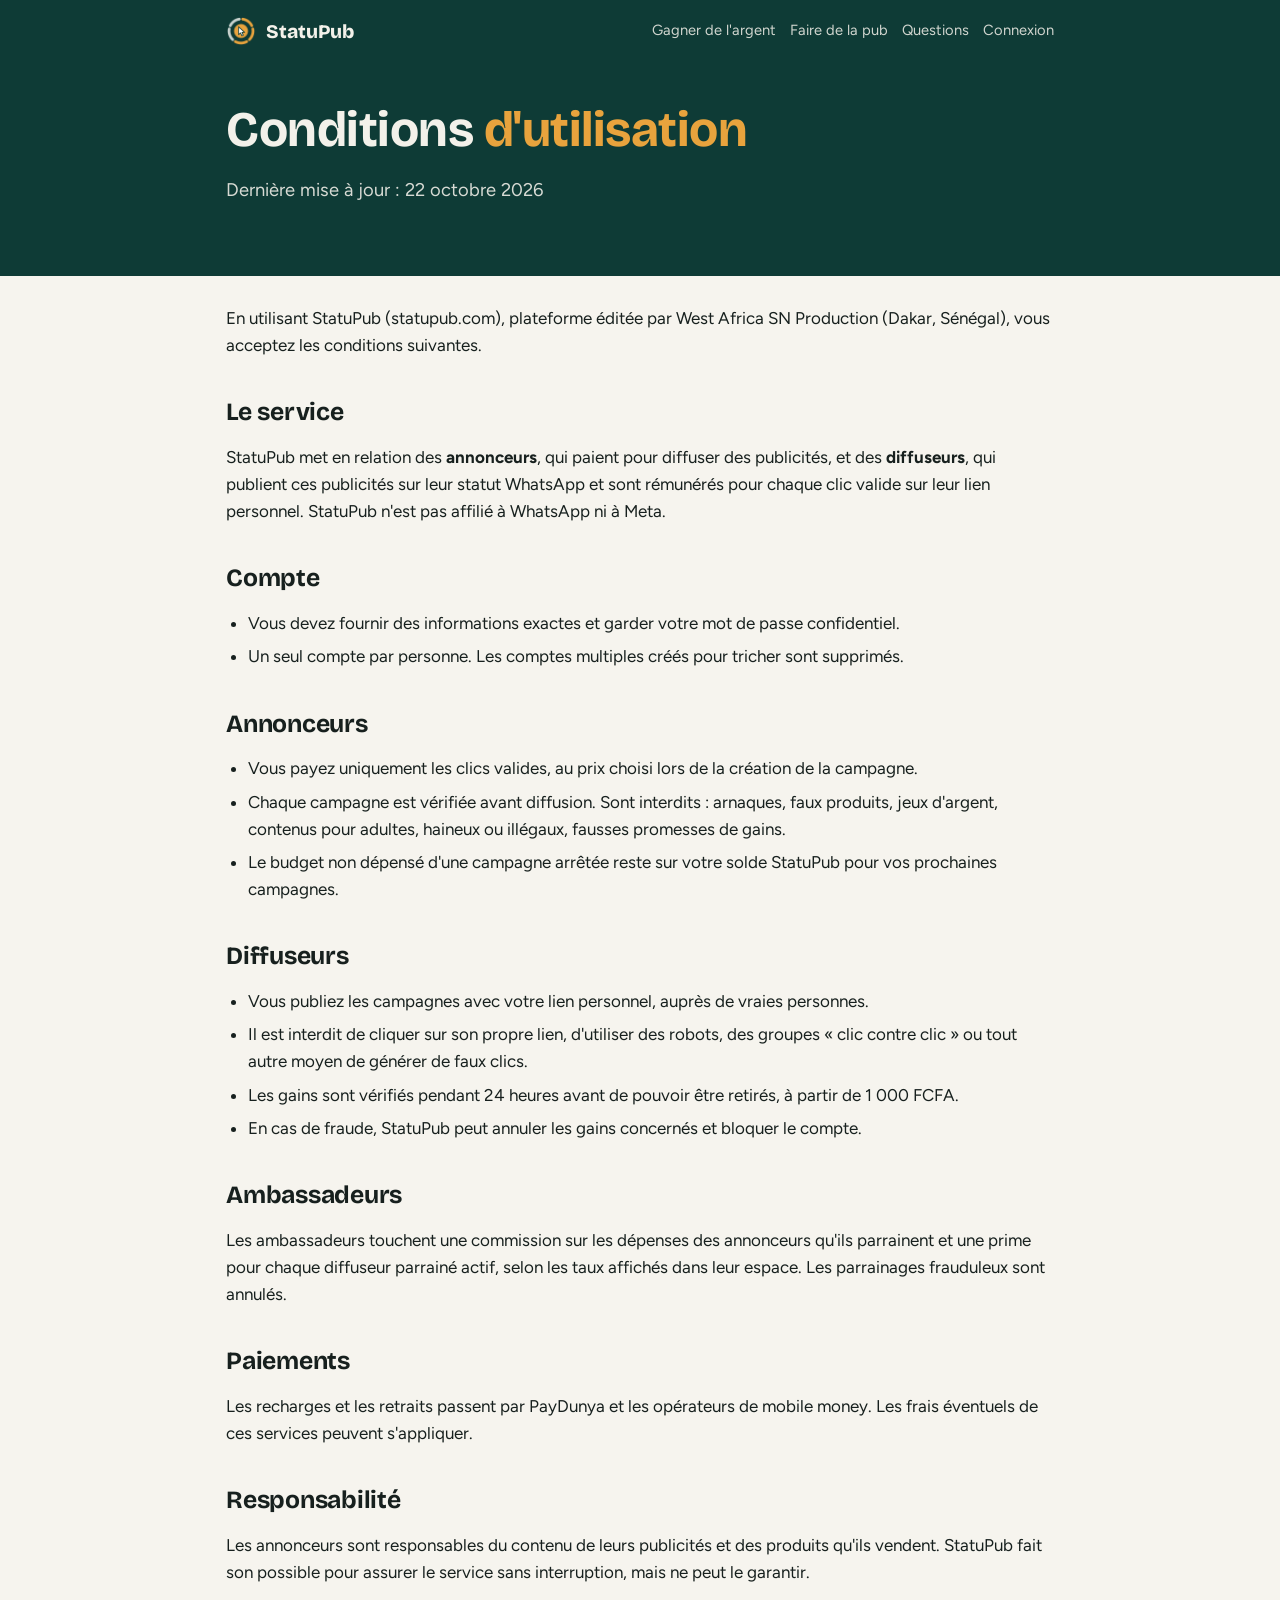
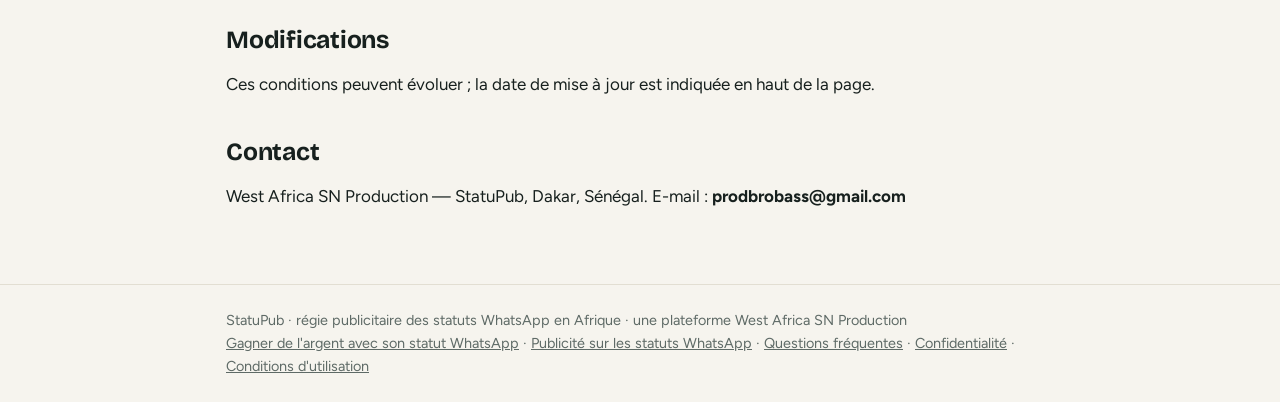
==== conditions/index.html @ 2607250b "Pages Politique de confidentialité et Conditions d'utilisation Co-Authored-By: Claude Opus 5.5 <nore" ====
<!doctype html>
<html lang="fr"><head><meta charset="utf-8"><meta name="viewport" content="width=device-width,initial-scale=1,viewport-fit=cover">
<title>Conditions d'utilisation | StatuPub</title><meta name="description" content="Conditions d'utilisation de StatuPub, la régie publicitaire des statuts WhatsApp.">
<link rel="canonical" href="https://statupub.com/conditions/"><link rel="icon" href="/logo/statupub-icone-1024.png">
<link rel="preconnect" href="https://fonts.googleapis.com"><link rel="preconnect" href="https://fonts.gstatic.com" crossorigin><link rel="stylesheet" href="https://fonts.googleapis.com/css2?family=Bricolage+Grotesque:opsz,wght@12..96,800&family=Figtree:wght@400;600;700&display=swap"><style>:root{--ink:#0E3B36;--saffron:#E8A33D;--bg:#F6F4EE;--surface:#fff;--line:#E2DED2;--text:#17201E;--muted:#5E6A66;color-scheme:light}
@media (prefers-color-scheme:dark){:root{--bg:#0F1614;--surface:#17201E;--line:#26312E;--text:#E9EEEB;--muted:#9AA8A3;color-scheme:dark}}
*{box-sizing:border-box}body{margin:0;background:var(--bg);color:var(--text);font:17px/1.6 Figtree,system-ui,-apple-system,"Segoe UI",sans-serif}
a{color:inherit}.wrap{max-width:860px;margin:0 auto;padding-left:max(16px,env(safe-area-inset-left,0px));padding-right:max(16px,env(safe-area-inset-right,0px))}
header{background:var(--ink);color:#F3F1EA}header .wrap{display:flex;align-items:center;justify-content:space-between;gap:12px;min-height:62px;flex-wrap:wrap}
.brand{display:flex;gap:10px;align-items:center;font:800 1.2rem "Bricolage Grotesque",system-ui,sans-serif;text-decoration:none}
nav{display:flex;gap:14px;flex-wrap:wrap;font-size:.92rem}nav a{text-decoration:none;opacity:.85}
.hero{background:var(--ink);color:#F3F1EA;padding-block:40px 52px}
h1,h2,h3{font-family:"Bricolage Grotesque",system-ui,sans-serif;line-height:1.12;text-wrap:balance;letter-spacing:-.01em}
h1{font-size:clamp(2rem,5.5vw,3.1rem);margin:0 0 14px}h1 em{font-style:normal;color:var(--saffron)}
h2{font-size:1.55rem;margin:40px 0 12px}h3{font-size:1.15rem;margin:22px 0 6px}
.lead{font-size:1.15rem;opacity:.88;max-width:60ch}
.btn{display:inline-block;padding:.8rem 1.25rem;border-radius:999px;font-weight:700;text-decoration:none;margin:18px 10px 0 0}
.btn-p{background:var(--saffron);color:#231705}.btn-g{border:1px solid rgba(243,241,234,.4);color:#F3F1EA}
main{padding-block:12px 56px}.card{background:var(--surface);border:1px solid var(--line);border-radius:14px;padding:18px 20px;margin:14px 0}
ol,ul{padding-left:22px}li{margin:6px 0}.muted{color:var(--muted)}
details{background:var(--surface);border:1px solid var(--line);border-radius:12px;padding:14px 18px;margin:10px 0}summary{font-weight:700;cursor:pointer}
footer{border-top:1px solid var(--line);padding-block:24px;color:var(--muted);font-size:.9rem}
.cta{background:var(--ink);color:#F3F1EA;border-radius:16px;padding:24px;margin-top:36px}.cta .btn-g{color:#F3F1EA}</style></head><body>
<header><div class="wrap"><a class="brand" href="/"><img src="/logo/statupub-icone-transparent.png" width="30" height="30" alt="">StatuPub</a>
<nav><a href="/gagner-argent-statut-whatsapp/">Gagner de l'argent</a><a href="/publicite-statut-whatsapp/">Faire de la pub</a><a href="/faq/">Questions</a><a href="/#/connexion">Connexion</a></nav></div></header>
<section class="hero"><div class="wrap"><h1>Conditions <em>d'utilisation</em></h1><p class="lead">Dernière mise à jour : 22 octobre 2026</p></div></section>
<main class="wrap">
<p>En utilisant StatuPub (statupub.com), plateforme éditée par West Africa SN Production (Dakar, Sénégal), vous acceptez les conditions suivantes.</p>
<h2>Le service</h2>
<p>StatuPub met en relation des <b>annonceurs</b>, qui paient pour diffuser des publicités, et des <b>diffuseurs</b>, qui publient ces publicités sur leur statut WhatsApp et sont rémunérés pour chaque clic valide sur leur lien personnel. StatuPub n'est pas affilié à WhatsApp ni à Meta.</p>
<h2>Compte</h2>
<ul><li>Vous devez fournir des informations exactes et garder votre mot de passe confidentiel.</li><li>Un seul compte par personne. Les comptes multiples créés pour tricher sont supprimés.</li></ul>
<h2>Annonceurs</h2>
<ul><li>Vous payez uniquement les clics valides, au prix choisi lors de la création de la campagne.</li><li>Chaque campagne est vérifiée avant diffusion. Sont interdits : arnaques, faux produits, jeux d'argent, contenus pour adultes, haineux ou illégaux, fausses promesses de gains.</li><li>Le budget non dépensé d'une campagne arrêtée reste sur votre solde StatuPub pour vos prochaines campagnes.</li></ul>
<h2>Diffuseurs</h2>
<ul><li>Vous publiez les campagnes avec votre lien personnel, auprès de vraies personnes.</li><li>Il est interdit de cliquer sur son propre lien, d'utiliser des robots, des groupes « clic contre clic » ou tout autre moyen de générer de faux clics.</li><li>Les gains sont vérifiés pendant 24 heures avant de pouvoir être retirés, à partir de 1 000 FCFA.</li><li>En cas de fraude, StatuPub peut annuler les gains concernés et bloquer le compte.</li></ul>
<h2>Ambassadeurs</h2>
<p>Les ambassadeurs touchent une commission sur les dépenses des annonceurs qu'ils parrainent et une prime pour chaque diffuseur parrainé actif, selon les taux affichés dans leur espace. Les parrainages frauduleux sont annulés.</p>
<h2>Paiements</h2>
<p>Les recharges et les retraits passent par PayDunya et les opérateurs de mobile money. Les frais éventuels de ces services peuvent s'appliquer.</p>
<h2>Responsabilité</h2>
<p>Les annonceurs sont responsables du contenu de leurs publicités et des produits qu'ils vendent. StatuPub fait son possible pour assurer le service sans interruption, mais ne peut le garantir.</p>
<h2>Modifications</h2>
<p>Ces conditions peuvent évoluer ; la date de mise à jour est indiquée en haut de la page.</p>
<h2>Contact</h2>
<p>West Africa SN Production — StatuPub, Dakar, Sénégal. E-mail : <b>prodbrobass@gmail.com</b></p>
</main>
<footer><div class="wrap">StatuPub · régie publicitaire des statuts WhatsApp en Afrique · une plateforme West Africa SN Production<br>
<a href="/gagner-argent-statut-whatsapp/">Gagner de l'argent avec son statut WhatsApp</a> · <a href="/publicite-statut-whatsapp/">Publicité sur les statuts WhatsApp</a> · <a href="/faq/">Questions fréquentes</a> · <a href="/confidentialite/">Confidentialité</a> · <a href="/conditions/">Conditions d'utilisation</a></div></footer>
</body></html>
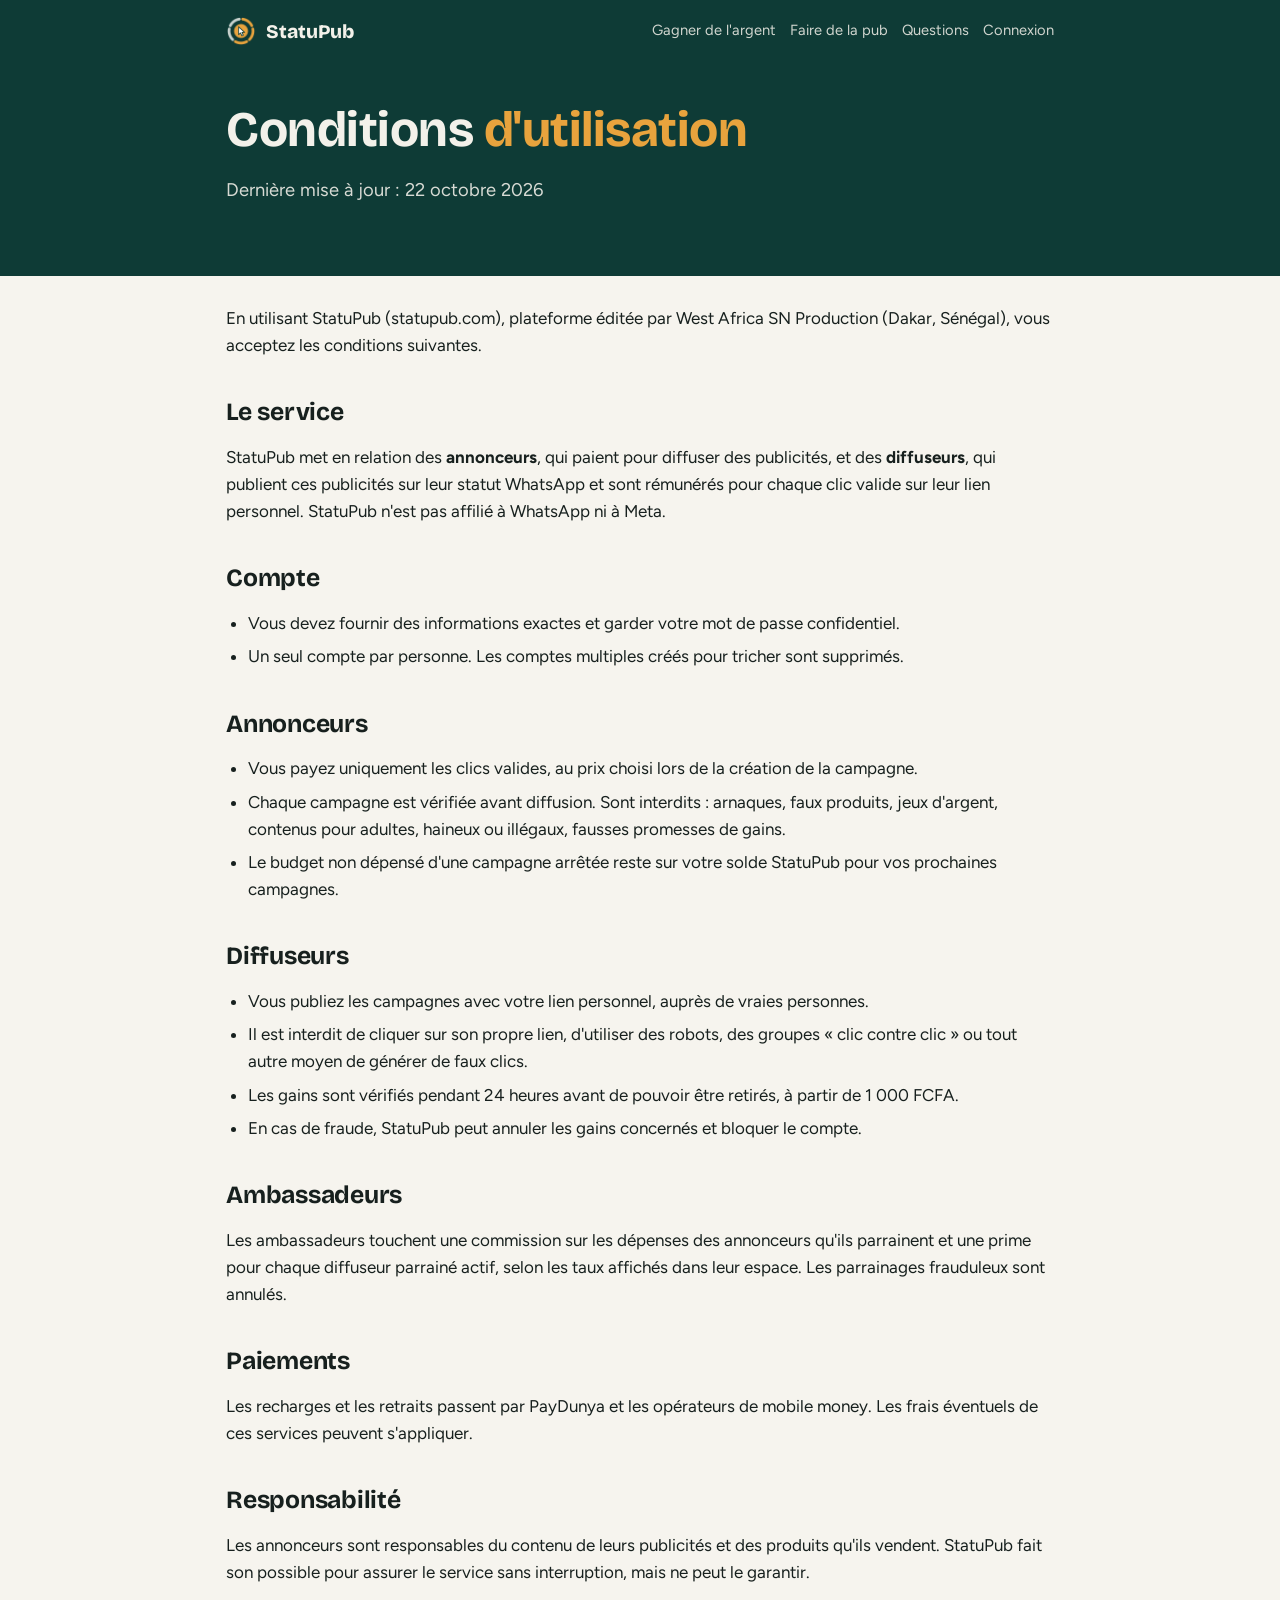
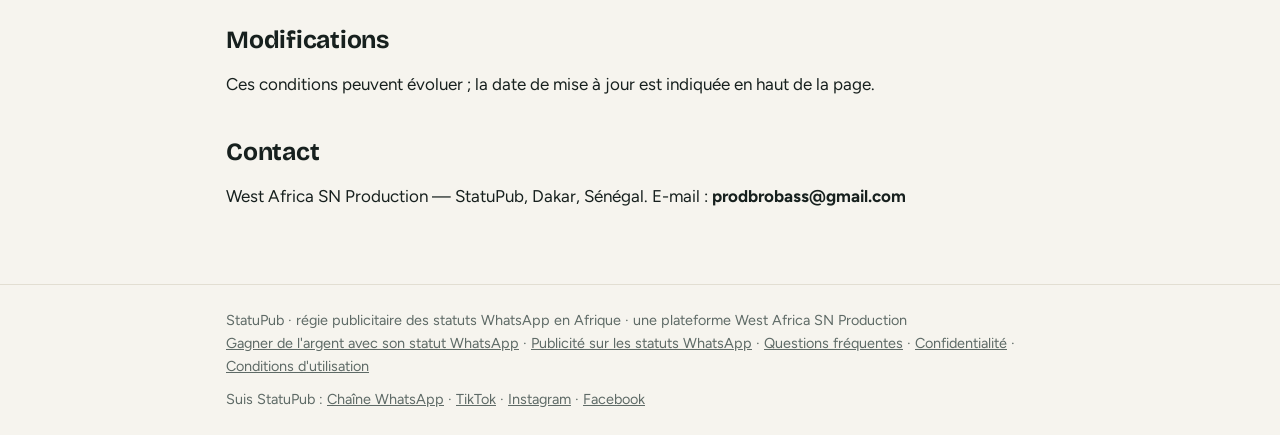
==== commit dc8eee99: "Liens réseaux sociaux (WhatsApp, TikTok, Instagram, Facebook) sur toutes les pages Co-Authored-By: C" ====
--- a/conditions/index.html
+++ b/conditions/index.html
@@ -46,5 +46,5 @@
 <p>West Africa SN Production — StatuPub, Dakar, Sénégal. E-mail : <b>prodbrobass@gmail.com</b></p>
 </main>
 <footer><div class="wrap">StatuPub · régie publicitaire des statuts WhatsApp en Afrique · une plateforme West Africa SN Production<br>
-<a href="/gagner-argent-statut-whatsapp/">Gagner de l'argent avec son statut WhatsApp</a> · <a href="/publicite-statut-whatsapp/">Publicité sur les statuts WhatsApp</a> · <a href="/faq/">Questions fréquentes</a> · <a href="/confidentialite/">Confidentialité</a> · <a href="/conditions/">Conditions d'utilisation</a></div></footer>
+<a href="/gagner-argent-statut-whatsapp/">Gagner de l'argent avec son statut WhatsApp</a> · <a href="/publicite-statut-whatsapp/">Publicité sur les statuts WhatsApp</a> · <a href="/faq/">Questions fréquentes</a> · <a href="/confidentialite/">Confidentialité</a> · <a href="/conditions/">Conditions d'utilisation</a><div style="margin-top:10px">Suis StatuPub : <a href="https://whatsapp.com/channel/0029Vb9MIWhBlHpgB2fbln2W" target="_blank" rel="noopener">Chaîne WhatsApp</a> · <a href="https://www.tiktok.com/@statubup.com" target="_blank" rel="noopener">TikTok</a> · <a href="https://www.instagram.com/statupub.africa" target="_blank" rel="noopener">Instagram</a> · <a href="https://www.facebook.com/share/1HyxieRV3U/" target="_blank" rel="noopener">Facebook</a></div></div></footer>
 </body></html>
